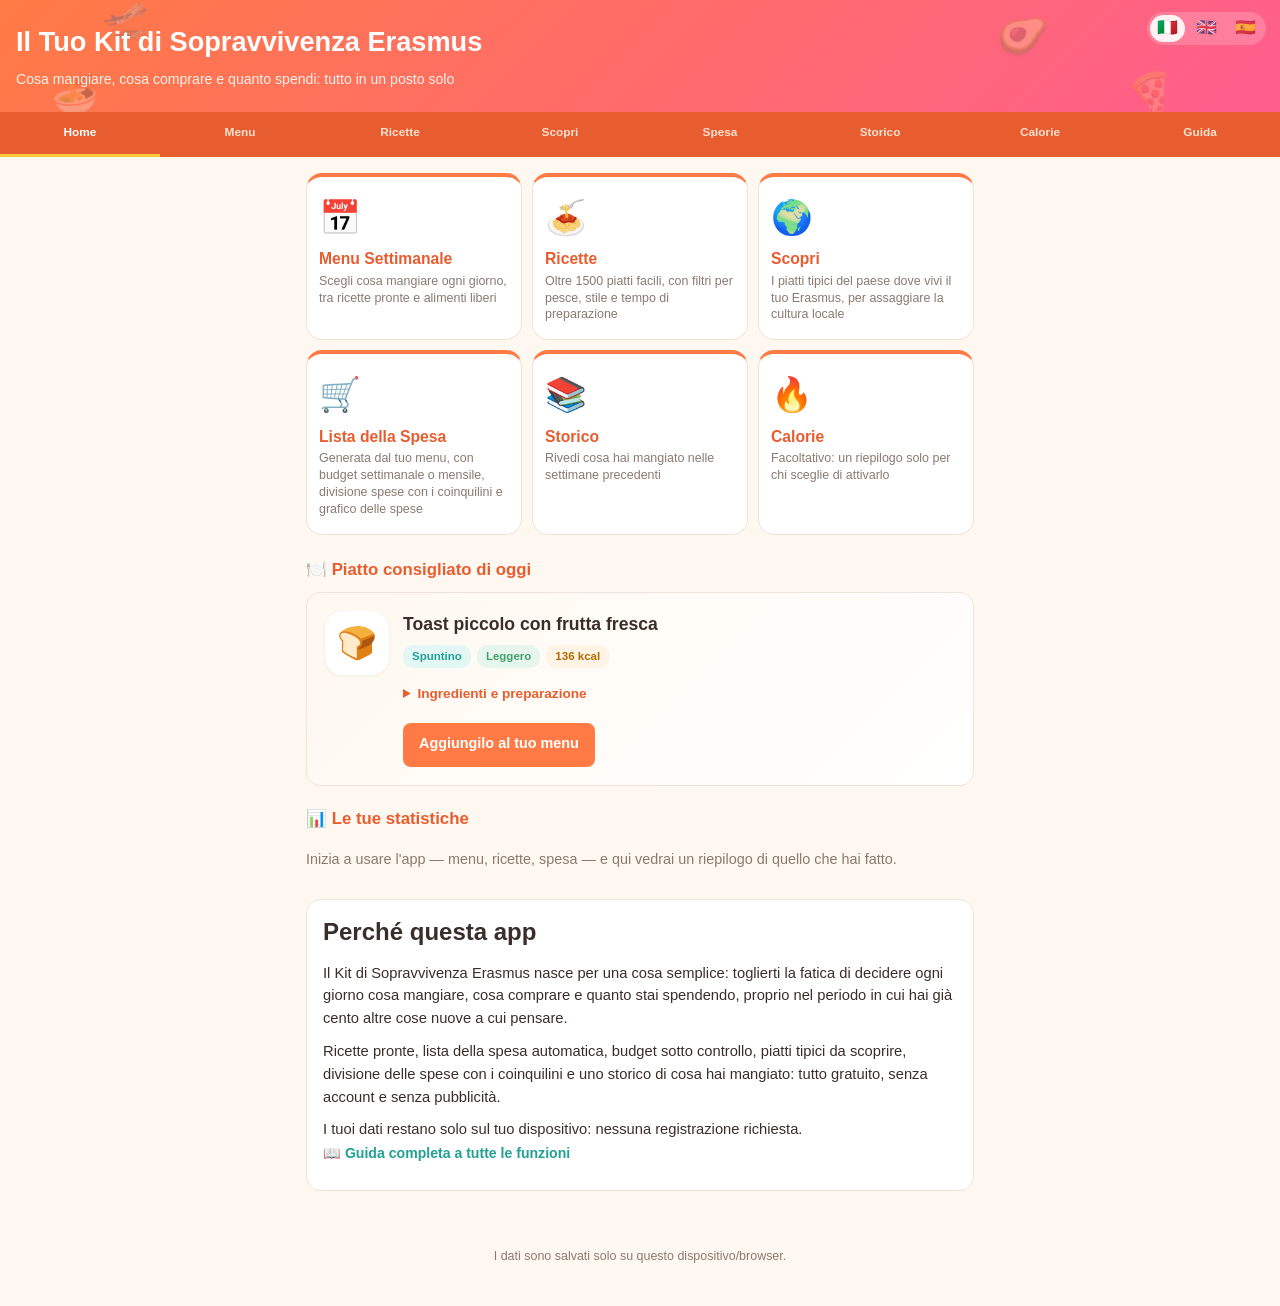
==== index.html @ 0573c85f "Primo commit: Kit di Sopravvivenza Erasmus - app completa" ====
<!DOCTYPE html>
<html lang="it">
<head>
<meta charset="UTF-8">
<meta name="viewport" content="width=device-width, initial-scale=1.0, maximum-scale=1">
<title>Kit di Sopravvivenza Erasmus | Piano Alimentare</title>
<link rel="stylesheet" href="style.css">
</head>
<body>

  <header class="app-header">
    <div class="header-decor" aria-hidden="true">
      <span class="decor decor-1">🛫</span>
      <span class="decor decor-2">🍕</span>
      <span class="decor decor-3">🥑</span>
      <span class="decor decor-4">🍜</span>
    </div>
    <h1 data-i18n="home.title">Il Tuo Kit di Sopravvivenza Erasmus</h1>
    <p class="header-subtitle" data-i18n="home.subtitle">Cosa mangiare, cosa comprare e quanto spendi: tutto in un posto solo</p>
  </header>

  <nav class="main-nav">
    <a href="index.html" class="main-nav-link active" data-i18n="nav.home">Home</a>
    <a href="menu.html" class="main-nav-link" data-i18n="nav.menu">Menu</a>
    <a href="ricette.html" class="main-nav-link" data-i18n="nav.ricette">Ricette</a>
    <a href="scopri.html" class="main-nav-link" data-i18n="nav.scopri">Scopri</a>
    <a href="spesa.html" class="main-nav-link" data-i18n="nav.spesa">Spesa</a>
    <a href="storico.html" class="main-nav-link" data-i18n="nav.storico">Storico</a>
    <a href="calorie.html" class="main-nav-link" data-i18n="nav.calorie">Calorie</a>
    <a href="guida.html" class="main-nav-link" data-i18n="nav.guida">Guida</a>
  </nav>

  <main class="page-container">

    <section class="nav-cards" id="navCards">
      <a href="menu.html" class="nav-card">
        <span class="nav-card-icon">📅</span>
        <span class="nav-card-title" data-i18n="home.navMenuTitle">Menu Settimanale</span>
        <span class="nav-card-desc" data-i18n="home.navMenuDesc">Scegli cosa mangiare ogni giorno, tra ricette pronte e alimenti liberi</span>
      </a>
      <a href="ricette.html" class="nav-card">
        <span class="nav-card-icon">🍝</span>
        <span class="nav-card-title" data-i18n="home.navRicetteTitle">Ricette</span>
        <span class="nav-card-desc" data-i18n="home.navRicetteDesc">Oltre 1500 piatti facili, con filtri per pesce, stile e tempo di preparazione</span>
      </a>
      <a href="scopri.html" class="nav-card">
        <span class="nav-card-icon">🌍</span>
        <span class="nav-card-title" data-i18n="home.navScopriTitle">Scopri</span>
        <span class="nav-card-desc" data-i18n="home.navScopriDesc">I piatti tipici del paese dove vivi il tuo Erasmus, per assaggiare la cultura locale</span>
      </a>
      <a href="spesa.html" class="nav-card">
        <span class="nav-card-icon">🛒</span>
        <span class="nav-card-title" data-i18n="home.navSpesaTitle">Lista della Spesa</span>
        <span class="nav-card-desc" data-i18n="home.navSpesaDesc">Generata dal tuo menu, con budget settimanale o mensile, divisione spese con i coinquilini e grafico delle spese</span>
      </a>
      <a href="storico.html" class="nav-card">
        <span class="nav-card-icon">📚</span>
        <span class="nav-card-title" data-i18n="home.navStoricoTitle">Storico</span>
        <span class="nav-card-desc" data-i18n="home.navStoricoDesc">Rivedi cosa hai mangiato nelle settimane precedenti</span>
      </a>
      <a href="calorie.html" class="nav-card">
        <span class="nav-card-icon">🔥</span>
        <span class="nav-card-title" data-i18n="home.navCalorieTitle">Calorie</span>
        <span class="nav-card-desc" data-i18n="home.navCalorieDesc">Facoltativo: un riepilogo solo per chi sceglie di attivarlo</span>
      </a>
    </section>

    <section class="dish-of-day" id="dishOfDay">
      <h2 data-i18n="home.dishOfDay">🍽️ Piatto consigliato di oggi</h2>
      <div id="dishOfDayCard" class="dish-of-day-card"></div>
    </section>

    <section class="stats-section" id="statsSection">
      <h2 data-i18n="home.statsTitle">📊 Le tue statistiche</h2>
      <p id="statsEmptyMessage" class="empty-message" hidden data-i18n="home.statsEmpty">Inizia a usare l'app — menu, ricette, spesa — e qui vedrai un riepilogo di quello che hai fatto.</p>
      <div id="statsGrid" class="stats-grid" hidden></div>
      <p id="statsHighlight" class="stats-highlight" hidden></p>
    </section>

    <section class="intro-section">
      <h2 data-i18n="home.howItWorks">Perché questa app</h2>
      <div class="intro-text">
        <p data-i18n="home.intro1">Il Kit di Sopravvivenza Erasmus nasce per una cosa semplice: toglierti la fatica di decidere ogni giorno cosa mangiare, cosa comprare e quanto stai spendendo, proprio nel periodo in cui hai già cento altre cose nuove a cui pensare.</p>
        <p data-i18n="home.intro2">Ricette pronte, lista della spesa automatica, budget sotto controllo, piatti tipici da scoprire, divisione delle spese con i coinquilini e uno storico di cosa hai mangiato: tutto gratuito, senza account e senza pubblicità.</p>
        <p data-i18n="home.intro3">I tuoi dati restano solo sul tuo dispositivo: nessuna registrazione richiesta.</p>
      </div>
      <a href="guida.html" class="secondary-link" data-i18n="home.guidaCta">📖 Guida completa a tutte le funzioni</a>
    </section>

  </main>

  <footer class="app-footer">
    <p class="footer-note" data-i18n="common.footerNote">I dati sono salvati solo su questo dispositivo/browser.</p>
  </footer>

  <script src="data.js"></script>
  <script src="i18n.js"></script>
  <script src="photos.js"></script>
  <script src="home.js"></script>
</body>
</html>
---- style.css ----
:root {
  --primario: #ff7a45;
  --primario-scuro: #e85d2f;
  --secondario: #2ec4b6;
  --secondario-scuro: #21a094;
  --giallo: #ffc93c;
  --crema: #fff8f0;
  --bianco: #ffffff;
  --grigio-bordo: #f0e4d8;
  --testo: #3a2e2a;
  --testo-secondario: #8a7a6f;
  --rosso-avviso: #e24a4a;
  --verde-leggero: #43a06e;
  --viola: #9b6bd6;
}

* {
  box-sizing: border-box;
  margin: 0;
  padding: 0;
}

body {
  font-family: "Segoe UI", Arial, sans-serif;
  background-color: var(--crema);
  color: var(--testo);
  line-height: 1.5;
  padding-bottom: 40px;
}

/* Header */

.app-header {
  position: relative;
  overflow: hidden;
  background: linear-gradient(135deg, var(--primario), #ff5e8e);
  color: var(--bianco);
  padding: 22px 16px;
}

.app-header h1 {
  position: relative;
  z-index: 1;
  font-size: 1.4rem;
  font-weight: 700;
  margin-bottom: 6px;
}

.header-subtitle {
  position: relative;
  z-index: 1;
  font-size: 0.88rem;
  color: #fff0e8;
  font-weight: 400;
  max-width: 480px;
}

.header-decor {
  position: absolute;
  inset: 0;
  pointer-events: none;
}

.header-decor .decor {
  position: absolute;
  font-size: 2.4rem;
  opacity: 0.28;
  filter: drop-shadow(0 2px 2px rgba(0, 0, 0, 0.08));
}

.decor-1 { top: -10px; left: 8%; transform: rotate(-12deg); }
.decor-2 { top: 55%; left: 88%; transform: rotate(10deg); font-size: 2.8rem; }
.decor-3 { top: 5%; left: 78%; transform: rotate(15deg); }
.decor-4 { top: 60%; left: 4%; transform: rotate(-8deg); font-size: 2rem; }

/* Selettore lingua (iniettato da i18n.js in ogni header) */

.lang-switcher {
  position: absolute;
  z-index: 2;
  top: 12px;
  right: 14px;
  display: flex;
  gap: 4px;
  background: rgba(255, 255, 255, 0.18);
  border-radius: 20px;
  padding: 3px;
}

.lang-switcher-btn {
  border: none;
  background: transparent;
  font-size: 1.05rem;
  line-height: 1;
  padding: 5px 7px;
  border-radius: 16px;
  cursor: pointer;
  opacity: 0.65;
}

.lang-switcher-btn.active {
  background: rgba(255, 255, 255, 0.9);
  opacity: 1;
}

.goal-setting {
  position: relative;
  z-index: 1;
  display: flex;
  flex-direction: column;
  gap: 4px;
  font-size: 0.85rem;
  margin-top: 14px;
}

.goal-input-wrap {
  display: flex;
  align-items: center;
  gap: 8px;
}

.goal-input-wrap input {
  width: 100px;
  padding: 8px 10px;
  border-radius: 8px;
  border: none;
  font-size: 1rem;
}

/* Main navigation (Menu / Ricette / Spesa / Calorie) */

.main-nav {
  display: flex;
  background-color: var(--primario-scuro);
}

.main-nav-link {
  flex: 1;
  text-align: center;
  padding: 12px 4px;
  color: #ffe1d1;
  text-decoration: none;
  font-size: 0.74rem;
  font-weight: 700;
  border-bottom: 3px solid transparent;
}

.main-nav-link.active {
  color: var(--bianco);
  border-bottom-color: var(--giallo);
}

/* Generic page container (used by ricette.html / spesa.html / calorie.html) */

.page-container {
  max-width: 700px;
  margin: 0 auto;
  padding: 16px;
}

.panel {
  background-color: var(--bianco);
  border: 1px solid var(--grigio-bordo);
  border-radius: 14px;
  padding: 16px;
  margin-bottom: 16px;
}

.panel h2 {
  font-size: 1rem;
  color: var(--primario-scuro);
  margin-bottom: 10px;
  border-bottom: 2px solid var(--crema);
  padding-bottom: 6px;
}

.empty-message {
  color: var(--testo-secondario);
  font-size: 0.9rem;
  padding: 8px 0;
}

/* Day tabs */

.day-tabs {
  display: flex;
  overflow-x: auto;
  gap: 6px;
  padding: 12px 16px;
  background-color: var(--bianco);
  border-bottom: 1px solid var(--grigio-bordo);
  -webkit-overflow-scrolling: touch;
}

.day-tab {
  flex: 0 0 auto;
  min-height: 40px;
  padding: 8px 16px;
  border: 1px solid var(--grigio-bordo);
  border-radius: 20px;
  background-color: var(--bianco);
  color: var(--testo);
  font-size: 0.9rem;
  cursor: pointer;
  white-space: nowrap;
}

.day-tab.active {
  background-color: var(--primario);
  border-color: var(--primario);
  color: var(--bianco);
  font-weight: 700;
}

/* Storico settimanale */

.week-tabs {
  display: flex;
  overflow-x: auto;
  gap: 8px;
  padding: 4px 16px 14px;
  -webkit-overflow-scrolling: touch;
}

.week-tab {
  flex: 0 0 auto;
  min-height: 40px;
  padding: 8px 16px;
  border: 1px solid var(--grigio-bordo);
  border-radius: 20px;
  background-color: var(--bianco);
  color: var(--testo);
  font-size: 0.85rem;
  cursor: pointer;
  white-space: nowrap;
}

.week-tab.active {
  background-color: var(--viola);
  border-color: var(--viola);
  color: var(--bianco);
  font-weight: 700;
}

.photo-thumb-small {
  width: 30px;
  height: 30px;
  border-radius: 7px;
  border: none;
  background-size: cover;
  background-position: center;
  cursor: pointer;
  padding: 0;
  flex-shrink: 0;
}

/* Day panel */

main {
  max-width: 700px;
  margin: 0 auto;
  padding: 16px;
}

.day-panel {
  display: none;
}

.day-panel.active {
  display: block;
}

.day-summary {
  background-color: var(--bianco);
  border: 1px solid var(--grigio-bordo);
  border-radius: 14px;
  padding: 16px;
  margin-bottom: 16px;
}

.summary-text {
  font-size: 1.1rem;
  font-weight: 700;
  margin-bottom: 8px;
  color: var(--primario-scuro);
}

.progress-bar-bg {
  width: 100%;
  height: 10px;
  background-color: var(--grigio-bordo);
  border-radius: 6px;
  overflow: hidden;
}

.progress-bar-fill {
  height: 100%;
  width: 0%;
  background: linear-gradient(90deg, var(--secondario), var(--primario));
  border-radius: 6px;
  transition: width 0.3s ease;
}

.progress-bar-fill.over-goal {
  background: var(--rosso-avviso);
}

/* Meal sections */

.meal-section {
  background-color: var(--bianco);
  border: 1px solid var(--grigio-bordo);
  border-radius: 14px;
  padding: 16px;
  margin-bottom: 14px;
}

.meal-section h2 {
  font-size: 1rem;
  color: var(--primario-scuro);
  margin-bottom: 10px;
  border-bottom: 2px solid var(--crema);
  padding-bottom: 6px;
}

.food-list {
  list-style: none;
  margin-bottom: 12px;
}

.food-list li {
  display: flex;
  justify-content: space-between;
  align-items: center;
  padding: 10px 0;
  border-bottom: 1px solid var(--grigio-bordo);
  gap: 8px;
}

.food-list li:last-child {
  border-bottom: none;
}

.food-emoji {
  font-size: 1.3rem;
  flex-shrink: 0;
}

.food-name {
  font-weight: 600;
  flex: 1;
}

.food-detail {
  font-size: 0.85rem;
  color: var(--testo-secondario);
  white-space: nowrap;
  font-weight: 400;
}

.food-list-readonly li {
  gap: 10px;
}

.empty-meal {
  color: var(--testo-secondario);
  font-size: 0.88rem;
  font-style: italic;
  padding: 8px 0;
  list-style: none;
}

.delete-food {
  background: none;
  border: none;
  color: var(--rosso-avviso);
  font-size: 1.3rem;
  line-height: 1;
  cursor: pointer;
  padding: 4px 8px;
  min-width: 36px;
  min-height: 36px;
}

/* Add recipe / add food forms */

.add-recipe-form {
  display: grid;
  grid-template-columns: 1fr;
  gap: 8px;
  margin-bottom: 10px;
}

.add-recipe-form input {
  padding: 10px 12px;
  border: 1px solid var(--grigio-bordo);
  border-radius: 8px;
  font-size: 0.9rem;
  width: 100%;
  background-color: var(--bianco);
}

.porzioni-select {
  padding: 10px 12px;
  border: 1px solid var(--grigio-bordo);
  border-radius: 8px;
  font-size: 0.9rem;
  width: 100%;
  background-color: var(--bianco);
}

.add-recipe-form button {
  padding: 10px 12px;
  border: none;
  border-radius: 8px;
  background-color: var(--primario);
  color: var(--bianco);
  font-size: 0.95rem;
  font-weight: 700;
  cursor: pointer;
  min-height: 44px;
}

.add-recipe-form button:active {
  background-color: var(--primario-scuro);
}

.manual-entry summary,
.delivery-entry summary,
.fuori-entry summary {
  font-size: 0.85rem;
  color: var(--testo-secondario);
  cursor: pointer;
  padding: 6px 0;
}

.manual-entry .add-food-form,
.delivery-entry .add-delivery-form,
.fuori-entry .add-fuori-form {
  margin-top: 8px;
}

.delivery-entry,
.fuori-entry {
  margin-top: 6px;
}

.add-delivery-form,
.add-fuori-form {
  display: grid;
  grid-template-columns: 1fr;
  gap: 8px;
}

.add-delivery-form input,
.add-fuori-form input {
  padding: 10px 12px;
  border: 1px solid var(--grigio-bordo);
  border-radius: 8px;
  font-size: 0.95rem;
  width: 100%;
}

.add-delivery-form button {
  padding: 10px 12px;
  border: none;
  border-radius: 8px;
  background-color: var(--giallo);
  color: var(--testo);
  font-size: 0.95rem;
  font-weight: 700;
  cursor: pointer;
  min-height: 44px;
}

.add-fuori-form button {
  padding: 10px 12px;
  border: none;
  border-radius: 8px;
  background-color: var(--viola);
  color: var(--bianco);
  font-size: 0.95rem;
  font-weight: 700;
  cursor: pointer;
  min-height: 44px;
}

.add-food-form {
  display: grid;
  grid-template-columns: 1fr;
  gap: 8px;
}

.add-food-form input {
  padding: 10px 12px;
  border: 1px solid var(--grigio-bordo);
  border-radius: 8px;
  font-size: 0.95rem;
  width: 100%;
}

.add-food-form button {
  padding: 10px 12px;
  border: none;
  border-radius: 8px;
  background-color: var(--secondario);
  color: var(--bianco);
  font-size: 0.95rem;
  font-weight: 700;
  cursor: pointer;
  min-height: 44px;
}

.add-food-form button:active {
  background-color: var(--secondario-scuro);
}

/* Footer */

.app-footer {
  max-width: 700px;
  margin: 20px auto 0;
  padding: 0 16px;
  text-align: center;
}

.reset-btn {
  background-color: var(--bianco);
  border: 1px solid var(--rosso-avviso);
  color: var(--rosso-avviso);
  padding: 10px 16px;
  border-radius: 8px;
  font-size: 0.9rem;
  cursor: pointer;
  min-height: 44px;
}

.secondary-link {
  display: inline-block;
  margin-bottom: 12px;
  color: var(--secondario-scuro);
  font-size: 0.88rem;
  font-weight: 600;
  text-decoration: none;
}

.footer-note {
  margin-top: 10px;
  font-size: 0.78rem;
  color: var(--testo-secondario);
}

/* Filters (pagina Ricette) */

.filters {
  margin-bottom: 10px;
}

.filter-group {
  display: flex;
  flex-wrap: wrap;
  gap: 6px;
  margin-bottom: 8px;
}

.filter-chip {
  padding: 7px 14px;
  border: 1px solid var(--grigio-bordo);
  border-radius: 20px;
  background-color: var(--bianco);
  color: var(--testo);
  font-size: 0.85rem;
  cursor: pointer;
}

.filter-chip.active {
  background-color: var(--primario);
  border-color: var(--primario);
  color: var(--bianco);
  font-weight: 700;
}

#allergeneFilters .filter-chip.active,
#autoGenAllergeniFilters .filter-chip.active {
  background-color: var(--rosso-avviso);
  border-color: var(--rosso-avviso);
}

.auto-generate-allergeni {
  display: flex;
  flex-direction: column;
  gap: 4px;
}

.auto-generate-evita {
  display: flex;
  flex-direction: column;
  gap: 6px;
}

.auto-generate-evita label {
  font-size: 0.82rem;
  font-weight: 600;
  color: var(--testo-secondario);
}

.auto-generate-evita input {
  padding: 10px 12px;
  border: 1px solid var(--grigio-bordo);
  border-radius: 8px;
  font-size: 0.92rem;
  background-color: var(--bianco);
  color: var(--testo);
}

.filter-label {
  display: block;
  width: 100%;
  font-size: 0.8rem;
  color: var(--testo-secondario);
  margin-bottom: 4px;
}

.allergene-disclaimer {
  font-size: 0.75rem;
  color: var(--testo-secondario);
  font-style: italic;
  margin-top: 4px;
}

.frigo-tool {
  background-color: var(--bianco);
  border: 1px solid var(--grigio-bordo);
  border-radius: 12px;
  padding: 12px 14px;
  margin-bottom: 14px;
}

.frigo-tool summary {
  font-size: 0.9rem;
  font-weight: 600;
  color: var(--primario-scuro);
  cursor: pointer;
}

.frigo-form {
  display: grid;
  grid-template-columns: 1fr;
  gap: 8px;
  margin-top: 10px;
}

.frigo-form input {
  padding: 10px 12px;
  border: 1px solid var(--grigio-bordo);
  border-radius: 8px;
  font-size: 0.9rem;
  width: 100%;
}

.badge-frigo {
  background-color: #e0f7ff;
  color: #0277bd;
}

.auto-generate-panel {
  background-color: var(--bianco);
  border-bottom: 1px solid var(--grigio-bordo);
  padding: 10px 16px;
}

.auto-generate-panel summary {
  font-size: 0.92rem;
  font-weight: 700;
  color: var(--primario-scuro);
  cursor: pointer;
  max-width: 700px;
  margin: 0 auto;
}

.auto-generate-form {
  max-width: 700px;
  margin: 10px auto 0;
  display: flex;
  flex-direction: column;
  gap: 10px;
}

.auto-generate-option {
  display: flex;
  align-items: center;
  gap: 8px;
  font-size: 0.88rem;
  color: var(--testo-secondario);
}

.auto-generate-mode {
  display: flex;
  flex-direction: column;
  gap: 6px;
}

.auto-generate-mode label {
  font-size: 0.82rem;
  font-weight: 600;
  color: var(--testo-secondario);
}

.auto-generate-mode select {
  padding: 10px 12px;
  border: 1px solid var(--grigio-bordo);
  border-radius: 8px;
  font-size: 0.92rem;
  background-color: var(--bianco);
  color: var(--testo);
}

.auto-generate-option input[type="checkbox"] {
  width: 18px;
  height: 18px;
  accent-color: var(--secondario);
  flex-shrink: 0;
}

.auto-generate-status {
  font-size: 0.85rem;
  color: var(--secondario-scuro);
  font-weight: 600;
  min-height: 1.2em;
}

.recipe-count {
  font-size: 0.82rem;
  color: var(--testo-secondario);
  margin-bottom: 10px;
}

.search-input {
  width: 100%;
  padding: 12px 14px;
  border: 1px solid var(--grigio-bordo);
  border-radius: 10px;
  font-size: 0.95rem;
  margin-bottom: 14px;
  background-color: var(--bianco);
}

.badge-pesce {
  background-color: #e3f2fd;
  color: #1565c0;
}

.load-more-btn {
  display: block;
  width: 100%;
  margin-top: 16px;
}

/* Recipe cards (pagina Ricette) */

.recipe-grid {
  display: grid;
  grid-template-columns: 1fr;
  gap: 12px;
}

.recipe-card {
  display: flex;
  gap: 12px;
  background-color: var(--bianco);
  border: 1px solid var(--grigio-bordo);
  border-radius: 14px;
  padding: 14px;
}

.recipe-card-icon {
  flex: 0 0 56px;
  width: 56px;
  height: 56px;
  border-radius: 16px;
  background: var(--crema);
  display: flex;
  align-items: center;
  justify-content: center;
  font-size: 1.8rem;
}

.recipe-card-body {
  flex: 1;
  min-width: 0;
}

.recipe-card-body h3 {
  font-size: 1.02rem;
  color: var(--testo);
  margin-bottom: 8px;
}

.recipe-card-title-row {
  display: flex;
  align-items: flex-start;
  justify-content: space-between;
  gap: 8px;
}

.recipe-card-title-row h3 {
  margin-bottom: 8px;
}

.favorite-btn {
  flex: 0 0 auto;
  border: none;
  background: transparent;
  font-size: 1.25rem;
  line-height: 1;
  cursor: pointer;
  padding: 0 2px;
  color: var(--testo-secondario);
}

.favorite-btn.active {
  color: #e0a300;
}

.badge-corsa {
  background-color: #fff0d6;
  color: #b5730a;
}

.recipe-badges {
  display: flex;
  flex-wrap: wrap;
  gap: 6px;
  margin-bottom: 4px;
}

.badge {
  font-size: 0.72rem;
  font-weight: 700;
  padding: 3px 9px;
  border-radius: 10px;
}

.badge-categoria {
  background-color: #e3f7f5;
  color: var(--secondario-scuro);
}

.badge-tempo {
  background-color: #eef2ff;
  color: #3949ab;
}

.badge-kcal {
  background-color: #fff4e5;
  color: #b06a00;
}

.badge-stile-leggero {
  background-color: #e6f6ec;
  color: var(--verde-leggero);
}

.badge-stile-bilanciato {
  background-color: #fff6dd;
  color: #b8860b;
}

.badge-stile-goloso {
  background-color: #ffe4ec;
  color: #d6336c;
}

.badge-paese {
  background-color: #e8f0fe;
  color: #2255aa;
}

/* Pagina Scopri (piatti tipici) */

.paese-intro {
  margin-bottom: 14px;
}

.paese-intro p {
  background-color: var(--bianco);
  border: 1px solid var(--grigio-bordo);
  border-left: 4px solid var(--secondario);
  border-radius: 10px;
  padding: 12px 14px;
  font-size: 0.92rem;
  color: var(--testo);
  line-height: 1.5;
}

.dish-card .recipe-card-body h3 {
  margin-bottom: 6px;
}

.dish-description {
  font-size: 0.9rem;
  color: var(--testo-secondario);
  line-height: 1.45;
  margin-top: 6px;
}

.recipe-details {
  margin-top: 10px;
}

.recipe-details summary {
  font-size: 0.85rem;
  color: var(--primario-scuro);
  font-weight: 700;
  cursor: pointer;
  padding: 6px 0;
}

.recipe-subtitle {
  font-size: 0.8rem;
  font-weight: 700;
  color: var(--testo-secondario);
  margin-top: 8px;
  margin-bottom: 4px;
}

.ingredient-list {
  list-style: disc;
  padding-left: 20px;
  font-size: 0.9rem;
}

.ingredient-list li {
  margin-bottom: 2px;
}

.recipe-instructions {
  font-size: 0.9rem;
  color: var(--testo);
}

/* Shopping list (pagina Lista della Spesa) */

.shopping-actions {
  display: flex;
  flex-wrap: wrap;
  gap: 8px;
  margin-bottom: 16px;
}

.primary-btn {
  padding: 10px 16px;
  border: none;
  border-radius: 8px;
  background-color: var(--primario);
  color: var(--bianco);
  font-size: 0.9rem;
  font-weight: 700;
  cursor: pointer;
  min-height: 44px;
}

.primary-btn:active {
  background-color: var(--primario-scuro);
}

.shopping-list {
  list-style: none;
}

.shopping-item {
  display: flex;
  align-items: center;
  justify-content: space-between;
  gap: 8px;
  padding: 10px 0;
  border-bottom: 1px solid var(--grigio-bordo);
}

.shopping-item:last-child {
  border-bottom: none;
}

.shopping-item.checked .shopping-name {
  text-decoration: line-through;
  color: var(--testo-secondario);
}

.shopping-label {
  display: flex;
  align-items: center;
  gap: 10px;
  flex: 1;
  cursor: pointer;
}

.shopping-label input[type="checkbox"] {
  width: 20px;
  height: 20px;
  flex-shrink: 0;
  accent-color: var(--primario);
}

.shopping-name {
  font-weight: 600;
  flex: 1;
}

.shopping-qty {
  font-size: 0.85rem;
  color: var(--testo-secondario);
  white-space: nowrap;
}

.add-extra-form {
  display: grid;
  grid-template-columns: 1fr;
  gap: 8px;
  margin-top: 12px;
}

.add-extra-form input {
  padding: 10px 12px;
  border: 1px solid var(--grigio-bordo);
  border-radius: 8px;
  font-size: 0.95rem;
  width: 100%;
}

.add-extra-form button {
  padding: 10px 12px;
  border: none;
  border-radius: 8px;
  background-color: var(--primario);
  color: var(--bianco);
  font-size: 0.95rem;
  font-weight: 700;
  cursor: pointer;
  min-height: 44px;
}

/* Foto ricordo dei piatti */

.food-photo-slot {
  flex-shrink: 0;
  display: flex;
  align-items: center;
  gap: 4px;
}

.add-photo-btn {
  display: flex;
  align-items: center;
  justify-content: center;
  width: 36px;
  height: 36px;
  border-radius: 8px;
  background-color: var(--crema);
  border: 1px dashed var(--grigio-bordo);
  font-size: 1rem;
  cursor: pointer;
}

.photo-thumb {
  width: 36px;
  height: 36px;
  border-radius: 8px;
  border: none;
  background-size: cover;
  background-position: center;
  cursor: pointer;
  padding: 0;
}

.remove-photo-btn {
  background: none;
  border: none;
  color: var(--rosso-avviso);
  font-size: 1rem;
  line-height: 1;
  cursor: pointer;
  padding: 2px 4px;
}

.lightbox {
  display: none;
  position: fixed;
  inset: 0;
  background: rgba(0, 0, 0, 0.85);
  align-items: center;
  justify-content: center;
  z-index: 100;
  padding: 24px;
}

.lightbox.open {
  display: flex;
}

.lightbox img {
  max-width: 100%;
  max-height: 100%;
  border-radius: 10px;
}

/* Budget spesa (pagina Lista della Spesa) */

.budget-panel .panel-h2 {
  margin-bottom: 12px;
}

.budget-summary {
  margin-bottom: 14px;
}

.budget-line {
  display: flex;
  justify-content: space-between;
  padding: 6px 0;
  font-size: 0.92rem;
  color: var(--testo-secondario);
}

.budget-line-total {
  border-top: 1px solid var(--grigio-bordo);
  margin-top: 4px;
  padding-top: 10px;
  font-weight: 700;
  color: var(--primario-scuro);
  font-size: 1.05rem;
}

.add-expense-form {
  display: grid;
  grid-template-columns: 1fr;
  gap: 8px;
  margin-top: 12px;
}

.add-expense-form input {
  padding: 10px 12px;
  border: 1px solid var(--grigio-bordo);
  border-radius: 8px;
  font-size: 0.95rem;
  width: 100%;
}

.add-expense-form button {
  padding: 10px 12px;
  border: none;
  border-radius: 8px;
  background-color: var(--primario);
  color: var(--bianco);
  font-size: 0.95rem;
  font-weight: 700;
  cursor: pointer;
  min-height: 44px;
}

/* Schermata di consenso Calorie */

.consent-screen {
  display: flex;
  justify-content: center;
  padding: 20px 0;
}

.consent-card {
  background-color: var(--bianco);
  border: 1px solid var(--grigio-bordo);
  border-radius: 14px;
  padding: 28px 20px;
  text-align: center;
  max-width: 420px;
}

.consent-icon {
  font-size: 2.5rem;
  margin-bottom: 10px;
}

.consent-card h2 {
  font-size: 1.15rem;
  color: var(--primario-scuro);
  margin-bottom: 10px;
}

.consent-card p {
  font-size: 0.92rem;
  color: var(--testo-secondario);
  margin-bottom: 18px;
  line-height: 1.5;
}

.consent-actions {
  display: flex;
  flex-direction: column;
  gap: 8px;
}

.goal-setting-inline {
  background-color: var(--bianco);
  border: 1px solid var(--grigio-bordo);
  border-radius: 14px;
  padding: 14px 16px;
  margin-bottom: 16px;
  color: var(--testo);
}

.goal-setting-inline label {
  font-size: 0.85rem;
  color: var(--testo-secondario);
}

.hide-again-btn {
  display: block;
  margin: 20px auto 0;
  background: none;
  border: none;
  color: var(--testo-secondario);
  font-size: 0.82rem;
  text-decoration: underline;
  cursor: pointer;
  padding: 8px;
}

/* Budget: toggle periodo + grafico */

.period-toggle {
  display: flex;
  gap: 6px;
  margin-bottom: 14px;
}

.budget-chart {
  display: flex;
  width: 100%;
  height: 22px;
  border-radius: 8px;
  overflow: hidden;
  background-color: var(--grigio-bordo);
  margin-bottom: 12px;
}

.budget-chart-segment {
  height: 100%;
  transition: width 0.3s ease;
}

.budget-legend {
  display: flex;
  flex-direction: column;
  gap: 6px;
  margin-bottom: 16px;
}

.budget-legend-item {
  display: flex;
  align-items: center;
  gap: 8px;
  font-size: 0.85rem;
}

.budget-legend-dot {
  width: 10px;
  height: 10px;
  border-radius: 50%;
  flex-shrink: 0;
}

.budget-legend-label {
  flex: 1;
  color: var(--testo-secondario);
}

.budget-legend-value {
  font-weight: 700;
  color: var(--testo);
}

.add-expense-form select {
  padding: 10px 12px;
  border: 1px solid var(--grigio-bordo);
  border-radius: 8px;
  font-size: 0.95rem;
  width: 100%;
  background-color: var(--bianco);
}

.condivisa-label {
  display: flex;
  align-items: center;
  gap: 8px;
  font-size: 0.9rem;
  color: var(--testo-secondario);
  padding: 4px 2px;
}

.condivisa-label input[type="checkbox"] {
  width: 18px;
  height: 18px;
  accent-color: var(--secondario);
  flex-shrink: 0;
}

/* Coinquilini e divisione spese */

.panel-hint {
  font-size: 0.88rem;
  color: var(--testo-secondario);
  margin-bottom: 10px;
}

.roommates-panel #roommateList {
  margin-bottom: 8px;
}

.settlement-panel {
  border-top: 3px solid var(--viola);
}

.settlement-line {
  display: flex;
  justify-content: space-between;
  padding: 8px 10px;
  border-radius: 8px;
  font-size: 0.92rem;
  margin-bottom: 6px;
  background-color: var(--crema);
  color: var(--testo);
}

.settlement-line span:first-child {
  font-weight: 700;
}

.balance-positive {
  background-color: rgba(46, 196, 182, 0.15);
  color: var(--secondario-scuro);
}

.balance-negative {
  background-color: rgba(226, 74, 74, 0.1);
  color: var(--rosso-avviso);
}

.settlement-transfer {
  background-color: rgba(155, 107, 214, 0.12);
  color: var(--viola);
}

/* Convertitore valuta */

.currency-panel {
  border-top: 3px solid var(--giallo);
}

.currency-controls {
  display: grid;
  grid-template-columns: 1fr;
  gap: 8px;
  margin-bottom: 10px;
}

.currency-controls select {
  padding: 10px 12px;
  border: 1px solid var(--grigio-bordo);
  border-radius: 8px;
  font-size: 0.95rem;
  background-color: var(--bianco);
}

.currency-rate-wrap {
  display: flex;
  align-items: center;
  gap: 8px;
  font-size: 0.9rem;
  color: var(--testo-secondario);
}

.currency-rate-wrap input {
  flex: 1;
  padding: 10px 12px;
  border: 1px solid var(--grigio-bordo);
  border-radius: 8px;
  font-size: 0.95rem;
}

.currency-status {
  font-size: 0.82rem;
  color: var(--testo-secondario);
  min-height: 1.2em;
  margin-bottom: 8px;
}

.currency-quick-convert {
  display: flex;
  align-items: center;
  gap: 10px;
  background-color: var(--crema);
  border-radius: 10px;
  padding: 10px 12px;
}

.currency-quick-convert input {
  flex: 1;
  padding: 8px 10px;
  border: 1px solid var(--grigio-bordo);
  border-radius: 8px;
  font-size: 0.95rem;
}

.currency-equals {
  font-weight: 700;
  color: var(--testo-secondario);
}

.currency-result {
  font-weight: 700;
  color: var(--primario-scuro);
  font-size: 1.05rem;
  white-space: nowrap;
}

@media (min-width: 480px) {
  .currency-controls {
    grid-template-columns: 1fr 1.3fr auto;
    align-items: center;
  }
}

/* Landing page (Home) */

.intro-section {
  background-color: var(--bianco);
  border: 1px solid var(--grigio-bordo);
  border-radius: 14px;
  padding: 14px 16px;
  margin-bottom: 20px;
}

.intro-section summary {
  font-size: 1rem;
  font-weight: 700;
  color: var(--primario-scuro);
  cursor: pointer;
}

.intro-text {
  margin-top: 12px;
}

.intro-text p {
  font-size: 0.92rem;
  color: var(--testo);
  margin-bottom: 10px;
  line-height: 1.55;
}

.intro-text p:last-child {
  margin-bottom: 0;
}

.dish-of-day {
  margin-bottom: 20px;
}

.dish-of-day h2 {
  font-size: 1.05rem;
  color: var(--primario-scuro);
  margin-bottom: 10px;
}

.dish-of-day-card {
  display: flex;
  gap: 14px;
  background: linear-gradient(135deg, var(--crema), var(--bianco));
  border: 1px solid var(--grigio-bordo);
  border-radius: 14px;
  padding: 18px;
}

.dish-of-day-icon {
  flex: 0 0 64px;
  width: 64px;
  height: 64px;
  border-radius: 18px;
  background-color: var(--bianco);
  display: flex;
  align-items: center;
  justify-content: center;
  font-size: 2rem;
  box-shadow: 0 1px 4px rgba(0, 0, 0, 0.06);
}

.dish-of-day-body {
  flex: 1;
  min-width: 0;
}

.dish-of-day-body h3 {
  font-size: 1.1rem;
  color: var(--testo);
  margin-bottom: 8px;
}

.dish-of-day-cta {
  display: inline-block;
  margin-top: 12px;
  text-decoration: none;
  text-align: center;
}

/* Statistiche personali (Home) */

.stats-section {
  margin-bottom: 20px;
}

.stats-section h2 {
  font-size: 1.05rem;
  color: var(--primario-scuro);
  margin-bottom: 10px;
}

.stats-grid {
  display: grid;
  grid-template-columns: repeat(3, 1fr);
  gap: 10px;
}

.stat-card {
  display: flex;
  flex-direction: column;
  align-items: center;
  text-align: center;
  gap: 4px;
  background-color: var(--bianco);
  border: 1px solid var(--grigio-bordo);
  border-radius: 14px;
  padding: 14px 8px;
}

.stat-icon {
  font-size: 1.5rem;
}

.stat-value {
  font-size: 1.15rem;
  font-weight: 700;
  color: var(--primario-scuro);
}

.stat-label {
  font-size: 0.72rem;
  color: var(--testo-secondario);
  line-height: 1.3;
}

.stats-highlight {
  margin-top: 12px;
  background: linear-gradient(135deg, var(--crema), var(--bianco));
  border: 1px solid var(--grigio-bordo);
  border-radius: 12px;
  padding: 12px 14px;
  font-size: 0.88rem;
  color: var(--testo);
  line-height: 1.6;
}

@media (min-width: 480px) {
  .stats-grid {
    grid-template-columns: repeat(4, 1fr);
  }
}

.nav-cards {
  display: grid;
  grid-template-columns: repeat(2, 1fr);
  gap: 10px;
  margin-bottom: 22px;
}

.nav-card {
  display: flex;
  flex-direction: column;
  gap: 4px;
  background-color: var(--bianco);
  border: 1px solid var(--grigio-bordo);
  border-radius: 16px;
  padding: 16px 12px;
  text-decoration: none;
  color: var(--testo);
  border-top: 4px solid var(--primario);
  transition: transform 0.15s ease;
}

.nav-card:active {
  transform: scale(0.97);
}

.nav-card-icon {
  font-size: 2.1rem;
  margin-bottom: 2px;
}

.nav-card-title {
  font-size: 0.98rem;
  font-weight: 700;
  color: var(--primario-scuro);
  line-height: 1.25;
}

.nav-card-desc {
  font-size: 0.78rem;
  color: var(--testo-secondario);
  line-height: 1.35;
}

/* Larger screens */

@media (min-width: 600px) {
  .add-food-form {
    grid-template-columns: 2fr 1fr 1fr auto;
    align-items: center;
  }

  .add-recipe-form {
    grid-template-columns: 1fr auto;
  }

  .add-extra-form {
    grid-template-columns: 2fr 1fr auto;
  }

  .add-delivery-form {
    grid-template-columns: 2fr 1.5fr 1fr 1fr auto;
  }

  .add-fuori-form {
    grid-template-columns: 2fr 1fr 1fr auto;
  }

  .add-expense-form {
    grid-template-columns: 1fr 1fr 2fr auto;
  }

  .consent-actions {
    flex-direction: row;
    justify-content: center;
  }

  .nav-cards {
    grid-template-columns: repeat(3, 1fr);
  }

  .frigo-form {
    grid-template-columns: 2fr auto auto;
  }

  .app-header h1 {
    font-size: 1.7rem;
  }

  .recipe-grid {
    grid-template-columns: repeat(2, 1fr);
  }
}
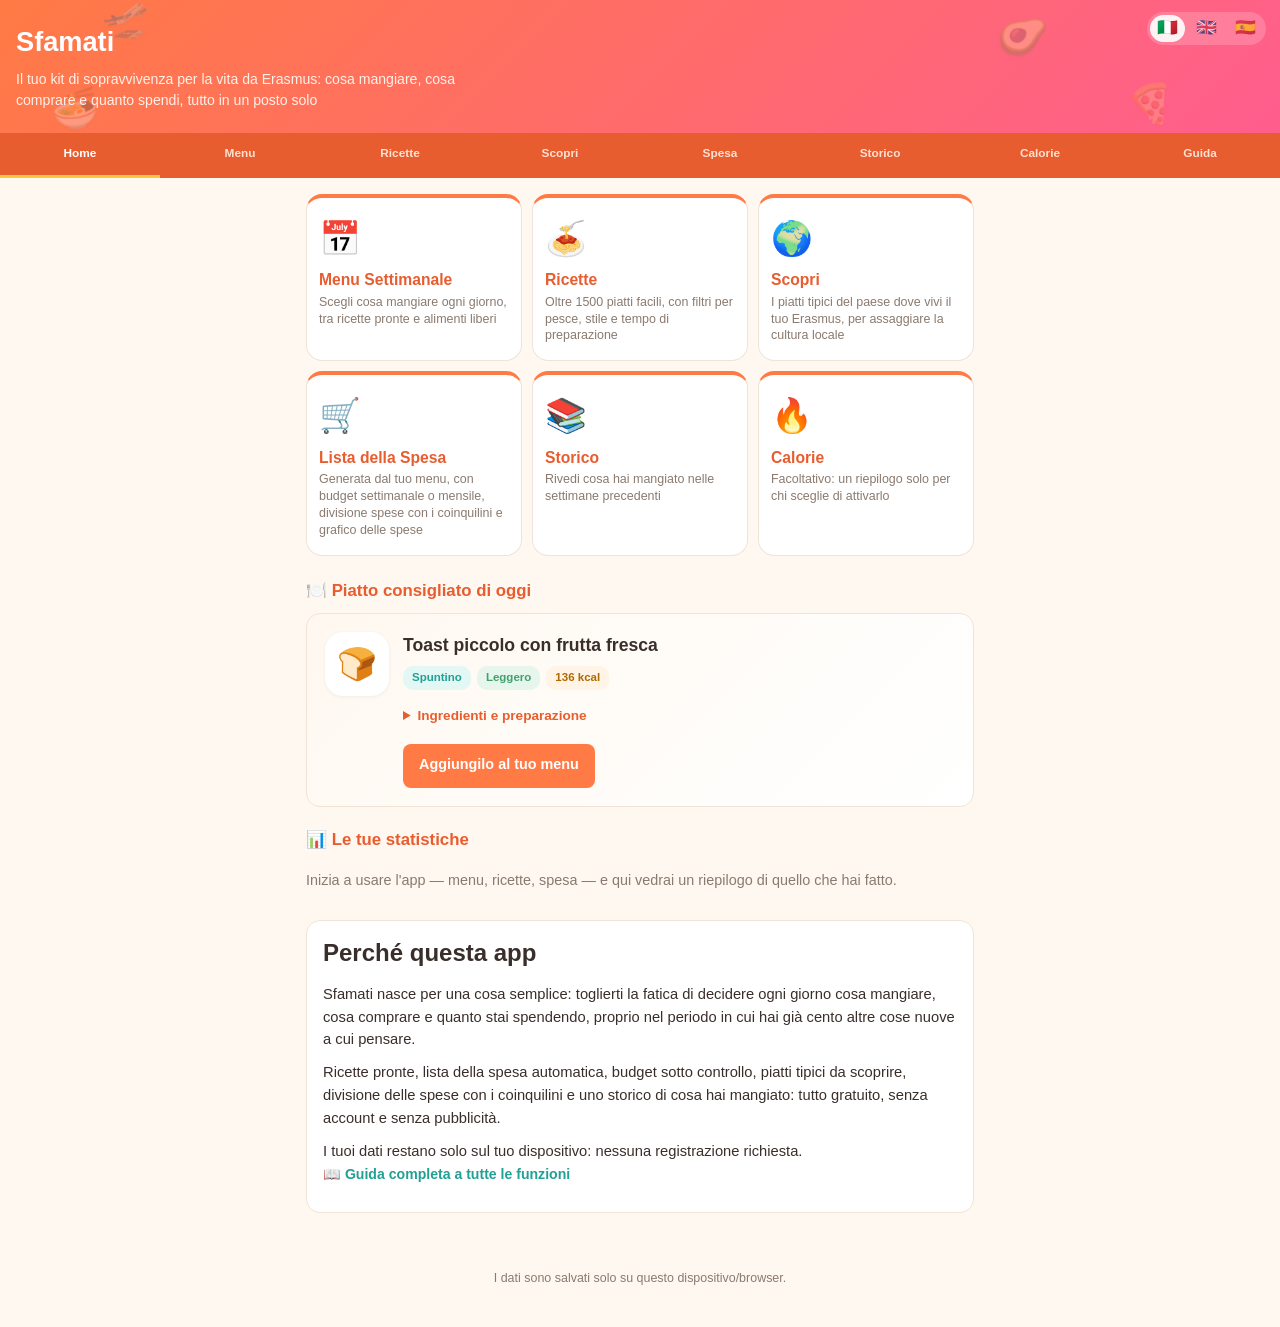
==== commit 0d5124e6: "Rinomina l'app in 'Sfamati' in tutte le pagine e traduzioni" ====
--- a/index.html
+++ b/index.html
@@ -3,7 +3,7 @@
 <head>
 <meta charset="UTF-8">
 <meta name="viewport" content="width=device-width, initial-scale=1.0, maximum-scale=1">
-<title>Kit di Sopravvivenza Erasmus | Piano Alimentare</title>
+<title>Sfamati | Il tuo kit per la vita da Erasmus</title>
 <link rel="stylesheet" href="style.css">
 </head>
 <body>
@@ -15,7 +15,7 @@
       <span class="decor decor-3">🥑</span>
       <span class="decor decor-4">🍜</span>
     </div>
-    <h1 data-i18n="home.title">Il Tuo Kit di Sopravvivenza Erasmus</h1>
+    <h1 data-i18n="home.title">Sfamati</h1>
     <p class="header-subtitle" data-i18n="home.subtitle">Cosa mangiare, cosa comprare e quanto spendi: tutto in un posto solo</p>
   </header>
 
@@ -80,7 +80,7 @@
     <section class="intro-section">
       <h2 data-i18n="home.howItWorks">Perché questa app</h2>
       <div class="intro-text">
-        <p data-i18n="home.intro1">Il Kit di Sopravvivenza Erasmus nasce per una cosa semplice: toglierti la fatica di decidere ogni giorno cosa mangiare, cosa comprare e quanto stai spendendo, proprio nel periodo in cui hai già cento altre cose nuove a cui pensare.</p>
+        <p data-i18n="home.intro1">Sfamati nasce per una cosa semplice: toglierti la fatica di decidere ogni giorno cosa mangiare, cosa comprare e quanto stai spendendo, proprio nel periodo in cui hai già cento altre cose nuove a cui pensare.</p>
         <p data-i18n="home.intro2">Ricette pronte, lista della spesa automatica, budget sotto controllo, piatti tipici da scoprire, divisione delle spese con i coinquilini e uno storico di cosa hai mangiato: tutto gratuito, senza account e senza pubblicità.</p>
         <p data-i18n="home.intro3">I tuoi dati restano solo sul tuo dispositivo: nessuna registrazione richiesta.</p>
       </div>
--- a/style.css
+++ b/style.css
@@ -622,10 +622,39 @@
 }
 
 .allergene-disclaimer {
-  font-size: 0.75rem;
-  color: var(--testo-secondario);
-  font-style: italic;
-  margin-top: 4px;
+  display: flex;
+  gap: 8px;
+  align-items: flex-start;
+  font-size: 0.82rem;
+  color: #7a4a00;
+  background-color: #fff4d9;
+  border: 1px solid #f0c96b;
+  border-radius: 10px;
+  padding: 10px 12px;
+  margin-top: 8px;
+  line-height: 1.45;
+}
+
+.disclaimer-section {
+  background-color: #fff4d9;
+  border: 1px solid #f0c96b;
+  border-radius: 14px;
+  padding: 16px;
+  margin-bottom: 16px;
+}
+
+.disclaimer-section h2 {
+  font-size: 1rem;
+  color: #7a4a00;
+  margin-bottom: 10px;
+  border-bottom: 2px solid #f0c96b;
+  padding-bottom: 6px;
+}
+
+.disclaimer-section p {
+  color: #7a4a00;
+  font-size: 0.9rem;
+  line-height: 1.55;
 }
 
 .frigo-tool {
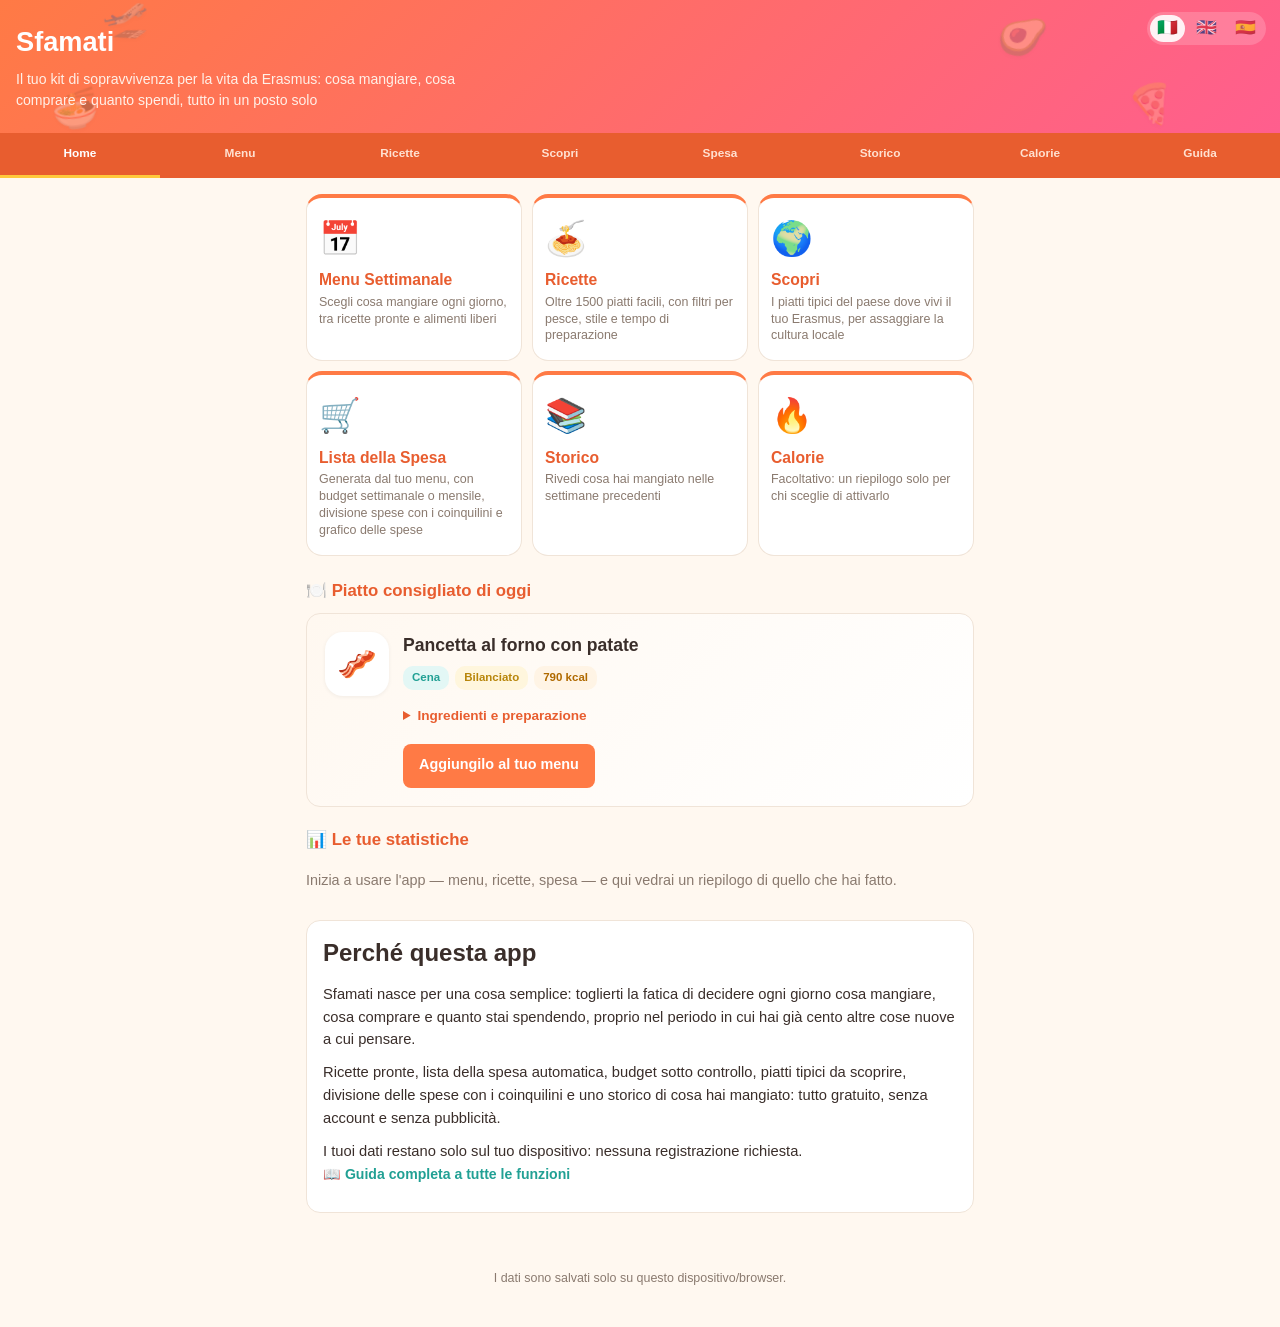
==== commit 517297bf: "Aggiunge supporto PWA: manifest.json, icone, service worker offline, tag Apple per iOS" ====
--- a/index.html
+++ b/index.html
@@ -4,6 +4,14 @@
 <meta charset="UTF-8">
 <meta name="viewport" content="width=device-width, initial-scale=1.0, maximum-scale=1">
 <title>Sfamati | Il tuo kit per la vita da Erasmus</title>
+<link rel="manifest" href="manifest.json">
+<link rel="icon" href="icon-192.png">
+<meta name="theme-color" content="#ff7a45">
+<link rel="apple-touch-icon" href="icon-192.png">
+<meta name="mobile-web-app-capable" content="yes">
+<meta name="apple-mobile-web-app-capable" content="yes">
+<meta name="apple-mobile-web-app-status-bar-style" content="default">
+<meta name="apple-mobile-web-app-title" content="Sfamati">
 <link rel="stylesheet" href="style.css">
 </head>
 <body>
@@ -97,5 +105,6 @@
   <script src="i18n.js"></script>
   <script src="photos.js"></script>
   <script src="home.js"></script>
+<script src="register-sw.js"></script>
 </body>
 </html>
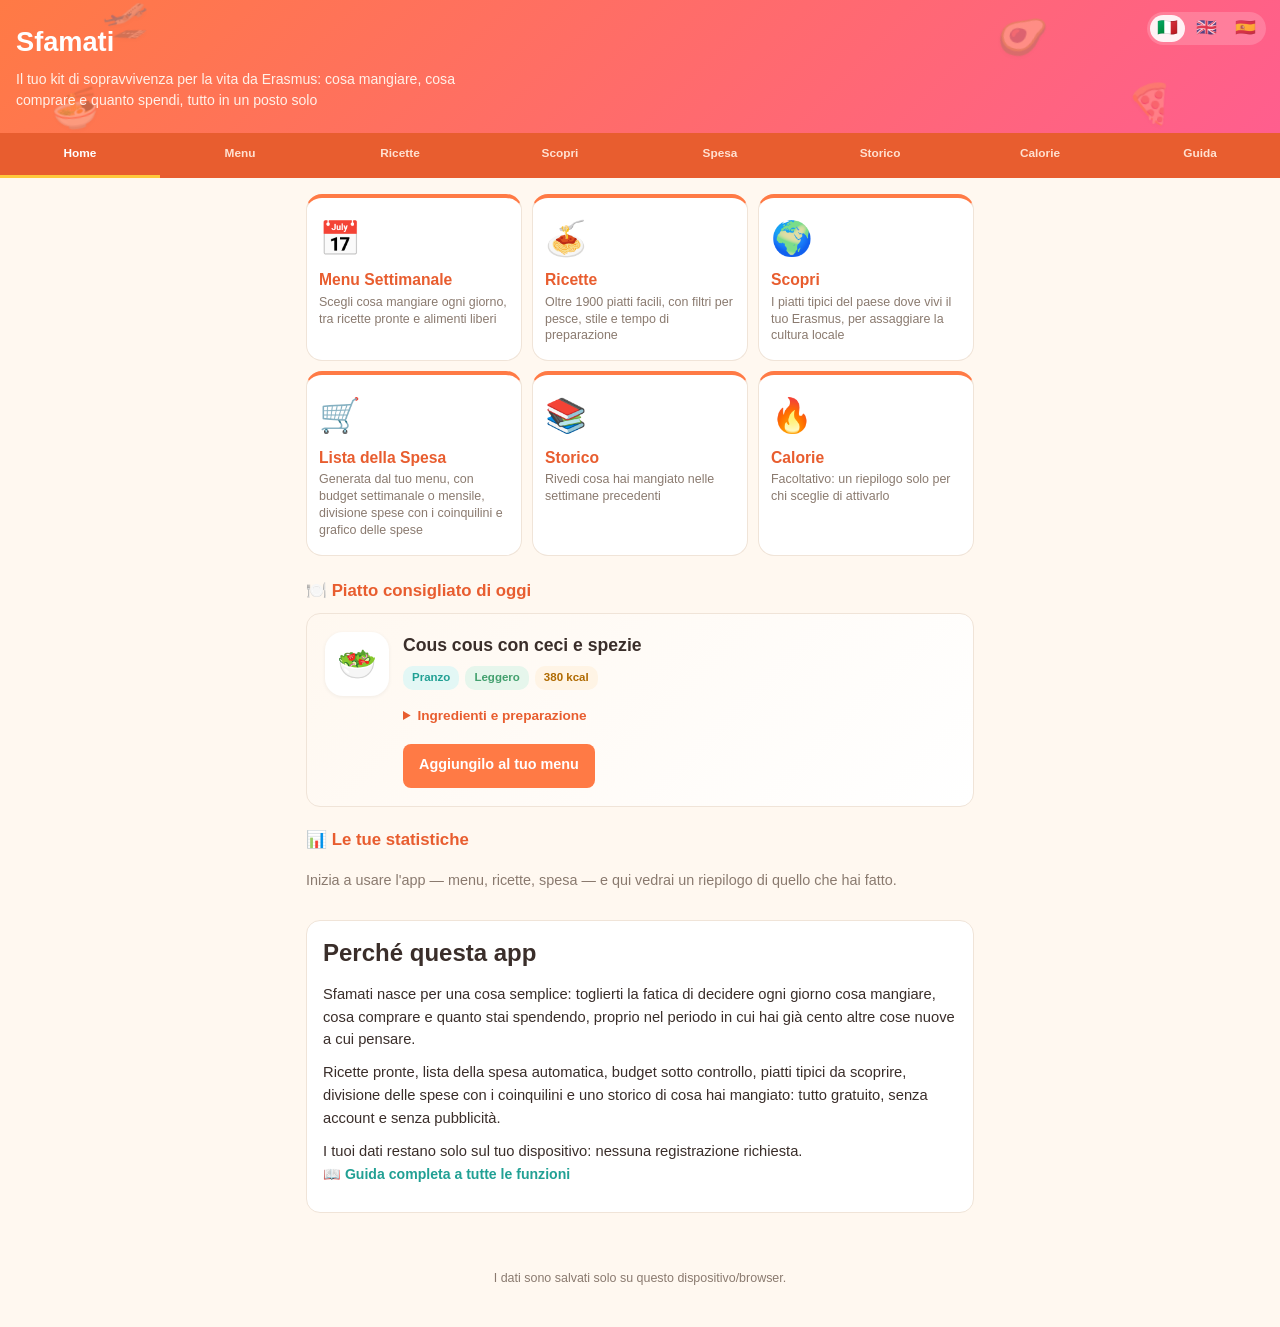
==== commit 27e3f316: "Aggiunte 400 nuove ricette (100 per colazione/pranzo/cena/spuntino), totale 1927 - colazione: 188 ->" ====
--- a/index.html
+++ b/index.html
@@ -49,7 +49,7 @@
       <a href="ricette.html" class="nav-card">
         <span class="nav-card-icon">🍝</span>
         <span class="nav-card-title" data-i18n="home.navRicetteTitle">Ricette</span>
-        <span class="nav-card-desc" data-i18n="home.navRicetteDesc">Oltre 1500 piatti facili, con filtri per pesce, stile e tempo di preparazione</span>
+        <span class="nav-card-desc" data-i18n="home.navRicetteDesc">Oltre 1900 piatti facili, con filtri per pesce, stile e tempo di preparazione</span>
       </a>
       <a href="scopri.html" class="nav-card">
         <span class="nav-card-icon">🌍</span>
--- a/style.css
+++ b/style.css
@@ -758,6 +758,128 @@
   min-height: 1.2em;
 }
 
+.fixed-meals-panel {
+  background-color: var(--bianco);
+  border-bottom: 1px solid var(--grigio-bordo);
+  padding: 10px 16px;
+}
+
+.fixed-meals-panel summary {
+  font-size: 0.92rem;
+  font-weight: 700;
+  color: var(--primario-scuro);
+  cursor: pointer;
+  max-width: 700px;
+  margin: 0 auto;
+}
+
+.fixed-meals-form {
+  max-width: 700px;
+  margin: 10px auto 0;
+}
+
+.fixed-meals-intro {
+  font-size: 0.85rem;
+  color: var(--testo-secondario);
+  margin-bottom: 14px;
+  line-height: 1.5;
+}
+
+.fixed-meals-rows {
+  display: flex;
+  flex-direction: column;
+  gap: 14px;
+}
+
+.fixed-meal-row {
+  border: 1px solid var(--grigio-bordo);
+  border-radius: 12px;
+  padding: 12px;
+  background-color: var(--crema);
+}
+
+.fixed-meal-row h3 {
+  font-size: 0.95rem;
+  color: var(--testo);
+  margin-bottom: 4px;
+}
+
+.fixed-meal-status {
+  font-size: 0.85rem;
+  color: var(--testo-secondario);
+  margin-bottom: 10px;
+}
+
+.fixed-meal-status.is-fixed {
+  color: var(--secondario-scuro);
+  font-weight: 600;
+}
+
+.fix-recipe-form {
+  display: grid;
+  grid-template-columns: 1fr;
+  gap: 8px;
+}
+
+.fix-recipe-form input,
+.fix-recipe-form select,
+.fix-food-form input {
+  padding: 10px 12px;
+  border: 1px solid var(--grigio-bordo);
+  border-radius: 8px;
+  font-size: 0.9rem;
+  width: 100%;
+  background-color: var(--bianco);
+}
+
+.fix-recipe-form button,
+.fix-food-form button {
+  padding: 10px 12px;
+  border: none;
+  border-radius: 8px;
+  background-color: var(--primario);
+  color: var(--bianco);
+  font-size: 0.9rem;
+  font-weight: 700;
+  cursor: pointer;
+  min-height: 44px;
+}
+
+.fix-recipe-form button:active,
+.fix-food-form button:active {
+  background-color: var(--primario-scuro);
+}
+
+.fix-food-alt {
+  margin-top: 8px;
+}
+
+.fix-food-alt summary {
+  font-size: 0.85rem;
+  color: var(--testo-secondario);
+  cursor: pointer;
+  padding: 6px 0;
+}
+
+.fix-food-form {
+  display: grid;
+  grid-template-columns: 1fr;
+  gap: 8px;
+  margin-top: 8px;
+}
+
+.remove-fixed-btn {
+  margin-top: 10px;
+  padding: 8px 12px;
+  border: 1px solid var(--rosso-avviso);
+  border-radius: 8px;
+  background-color: var(--bianco);
+  color: var(--rosso-avviso);
+  font-size: 0.85rem;
+  font-weight: 600;
+  cursor: pointer;
+}
+
 .recipe-count {
   font-size: 0.82rem;
   color: var(--testo-secondario);
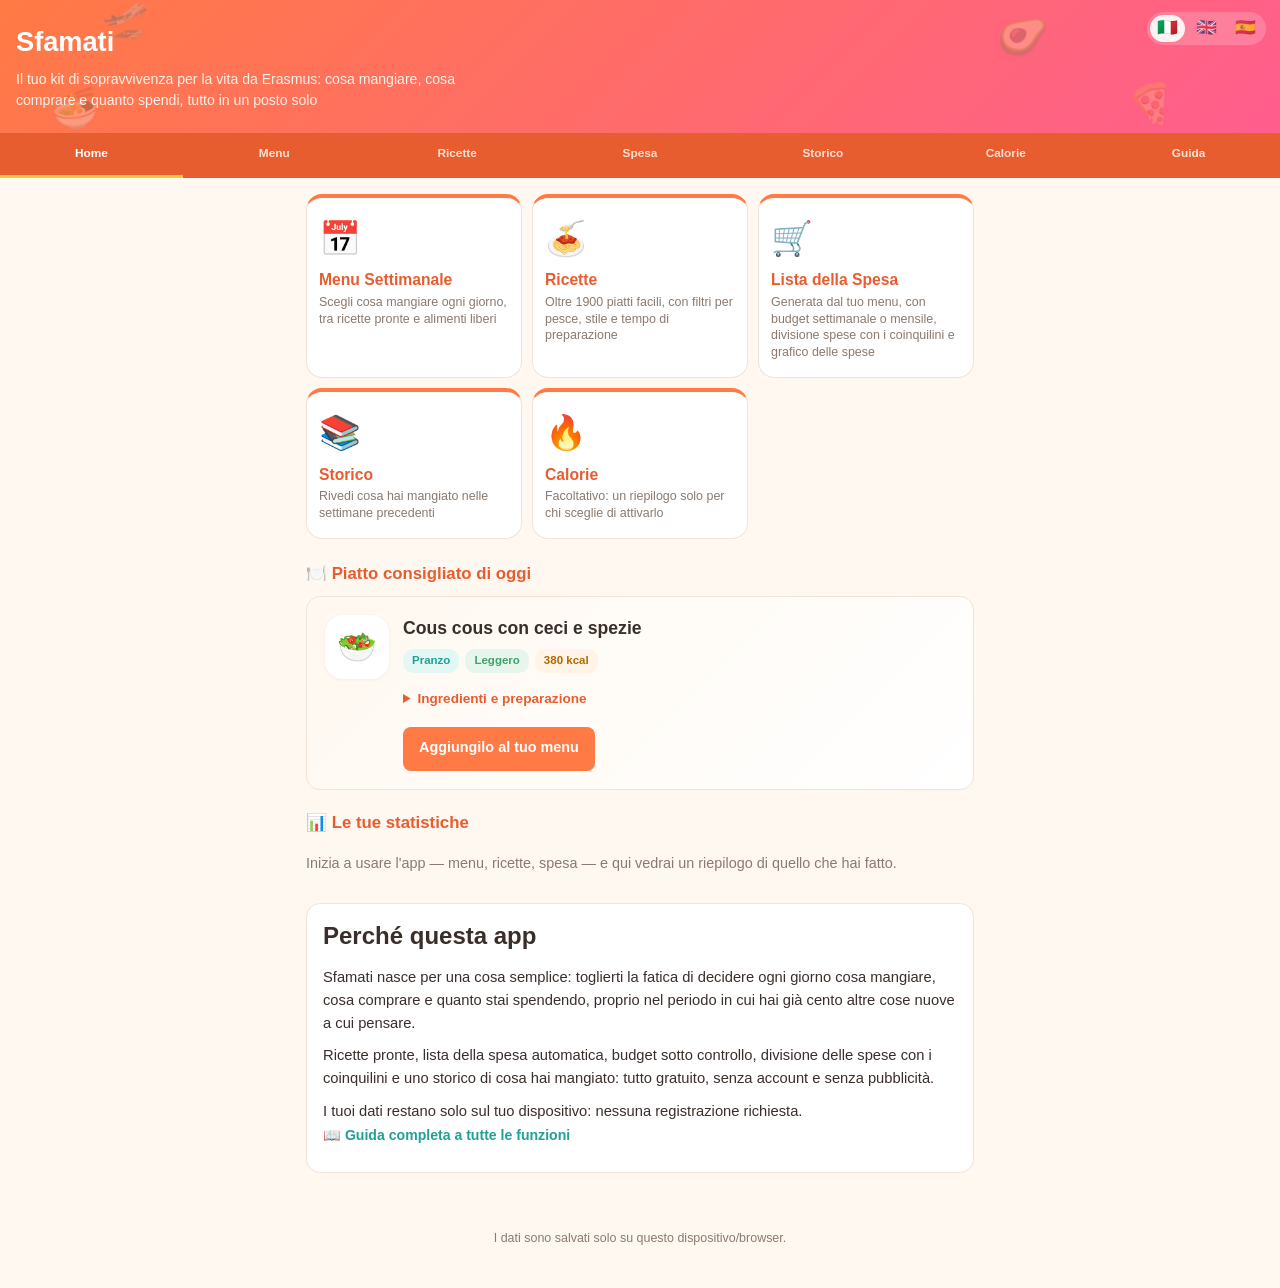
==== commit ef29c4ea: "Rimuove la funzione Scopri e unisce i pannelli del Menu - eliminati scopri.html, scopri.js, localita" ====
--- a/index.html
+++ b/index.html
@@ -31,7 +31,6 @@
     <a href="index.html" class="main-nav-link active" data-i18n="nav.home">Home</a>
     <a href="menu.html" class="main-nav-link" data-i18n="nav.menu">Menu</a>
     <a href="ricette.html" class="main-nav-link" data-i18n="nav.ricette">Ricette</a>
-    <a href="scopri.html" class="main-nav-link" data-i18n="nav.scopri">Scopri</a>
     <a href="spesa.html" class="main-nav-link" data-i18n="nav.spesa">Spesa</a>
     <a href="storico.html" class="main-nav-link" data-i18n="nav.storico">Storico</a>
     <a href="calorie.html" class="main-nav-link" data-i18n="nav.calorie">Calorie</a>
@@ -50,11 +49,6 @@
         <span class="nav-card-icon">🍝</span>
         <span class="nav-card-title" data-i18n="home.navRicetteTitle">Ricette</span>
         <span class="nav-card-desc" data-i18n="home.navRicetteDesc">Oltre 1900 piatti facili, con filtri per pesce, stile e tempo di preparazione</span>
-      </a>
-      <a href="scopri.html" class="nav-card">
-        <span class="nav-card-icon">🌍</span>
-        <span class="nav-card-title" data-i18n="home.navScopriTitle">Scopri</span>
-        <span class="nav-card-desc" data-i18n="home.navScopriDesc">I piatti tipici del paese dove vivi il tuo Erasmus, per assaggiare la cultura locale</span>
       </a>
       <a href="spesa.html" class="nav-card">
         <span class="nav-card-icon">🛒</span>
@@ -89,7 +83,7 @@
       <h2 data-i18n="home.howItWorks">Perché questa app</h2>
       <div class="intro-text">
         <p data-i18n="home.intro1">Sfamati nasce per una cosa semplice: toglierti la fatica di decidere ogni giorno cosa mangiare, cosa comprare e quanto stai spendendo, proprio nel periodo in cui hai già cento altre cose nuove a cui pensare.</p>
-        <p data-i18n="home.intro2">Ricette pronte, lista della spesa automatica, budget sotto controllo, piatti tipici da scoprire, divisione delle spese con i coinquilini e uno storico di cosa hai mangiato: tutto gratuito, senza account e senza pubblicità.</p>
+        <p data-i18n="home.intro2">Ricette pronte, lista della spesa automatica, budget sotto controllo, divisione delle spese con i coinquilini e uno storico di cosa hai mangiato: tutto gratuito, senza account e senza pubblicità.</p>
         <p data-i18n="home.intro3">I tuoi dati restano solo sul tuo dispositivo: nessuna registrazione richiesta.</p>
       </div>
       <a href="guida.html" class="secondary-link" data-i18n="home.guidaCta">📖 Guida completa a tutte le funzioni</a>
--- a/style.css
+++ b/style.css
@@ -425,6 +425,91 @@
   background-color: var(--primario-scuro);
 }
 
+/* Selettore ricette (pulsante grande + pannello di ricerca) al posto del
+   vecchio input con suggerimenti nativi, poco affidabile su mobile. */
+
+.recipe-picker {
+  position: relative;
+}
+
+.recipe-picker-toggle {
+  display: block;
+  width: 100%;
+  text-align: left;
+  padding: 12px 14px;
+  border: 1px solid var(--grigio-bordo);
+  border-radius: 8px;
+  background-color: var(--bianco);
+  color: var(--testo-secondario);
+  font-size: 0.95rem;
+  min-height: 44px;
+  cursor: pointer;
+}
+
+.recipe-picker-toggle.has-selection {
+  color: var(--testo);
+  font-weight: 700;
+  border-color: var(--primario);
+}
+
+.recipe-picker-panel {
+  margin-top: 6px;
+  padding: 8px;
+  border: 1px solid var(--grigio-bordo);
+  border-radius: 10px;
+  background-color: var(--bianco);
+  box-shadow: 0 4px 14px rgba(58, 46, 42, 0.12);
+}
+
+.recipe-picker-search {
+  width: 100%;
+  padding: 10px 12px;
+  border: 1px solid var(--grigio-bordo);
+  border-radius: 8px;
+  font-size: 16px;
+  margin-bottom: 6px;
+  background-color: var(--crema);
+}
+
+.recipe-picker-results {
+  display: flex;
+  flex-direction: column;
+  gap: 4px;
+  max-height: 260px;
+  overflow-y: auto;
+}
+
+.recipe-picker-result {
+  display: flex;
+  align-items: center;
+  gap: 8px;
+  width: 100%;
+  text-align: left;
+  padding: 10px 12px;
+  border: none;
+  border-radius: 8px;
+  background-color: var(--crema);
+  color: var(--testo);
+  font-size: 0.9rem;
+  min-height: 44px;
+  cursor: pointer;
+}
+
+.recipe-picker-result:active {
+  background-color: var(--grigio-bordo);
+}
+
+.recipe-picker-result-emoji {
+  font-size: 1.1rem;
+}
+
+.recipe-picker-empty,
+.recipe-picker-note {
+  font-size: 0.8rem;
+  color: var(--testo-secondario);
+  padding: 6px 4px;
+}
+
 .manual-entry summary,
 .delivery-entry summary,
 .fuori-entry summary {
@@ -692,13 +777,13 @@
   color: #0277bd;
 }
 
-.auto-generate-panel {
+.menu-tools-panel {
   background-color: var(--bianco);
   border-bottom: 1px solid var(--grigio-bordo);
   padding: 10px 16px;
 }
 
-.auto-generate-panel summary {
+.menu-tools-panel summary {
   font-size: 0.92rem;
   font-weight: 700;
   color: var(--primario-scuro);
@@ -707,9 +792,22 @@
   margin: 0 auto;
 }
 
+.menu-tools-body {
+  max-width: 700px;
+  margin: 14px auto 0;
+  display: flex;
+  flex-direction: column;
+  gap: 24px;
+}
+
+.menu-tool h3 {
+  font-size: 0.92rem;
+  font-weight: 700;
+  color: var(--primario-scuro);
+  margin-bottom: 10px;
+}
+
 .auto-generate-form {
-  max-width: 700px;
-  margin: 10px auto 0;
   display: flex;
   flex-direction: column;
   gap: 10px;
@@ -756,26 +854,6 @@
   color: var(--secondario-scuro);
   font-weight: 600;
   min-height: 1.2em;
-}
-
-.fixed-meals-panel {
-  background-color: var(--bianco);
-  border-bottom: 1px solid var(--grigio-bordo);
-  padding: 10px 16px;
-}
-
-.fixed-meals-panel summary {
-  font-size: 0.92rem;
-  font-weight: 700;
-  color: var(--primario-scuro);
-  cursor: pointer;
-  max-width: 700px;
-  margin: 0 auto;
-}
-
-.fixed-meals-form {
-  max-width: 700px;
-  margin: 10px auto 0;
 }
 
 .fixed-meals-intro {
@@ -1005,6 +1083,17 @@
 .badge-kcal {
   background-color: #fff4e5;
   color: #b06a00;
+}
+
+.badge-durata {
+  background-color: #eaf6ff;
+  color: #1568a6;
+}
+
+.badge-difficolta {
+  background-color: #fef2f2;
+  color: #c2410c;
+  letter-spacing: 1px;
 }
 
 .badge-stile-leggero {
